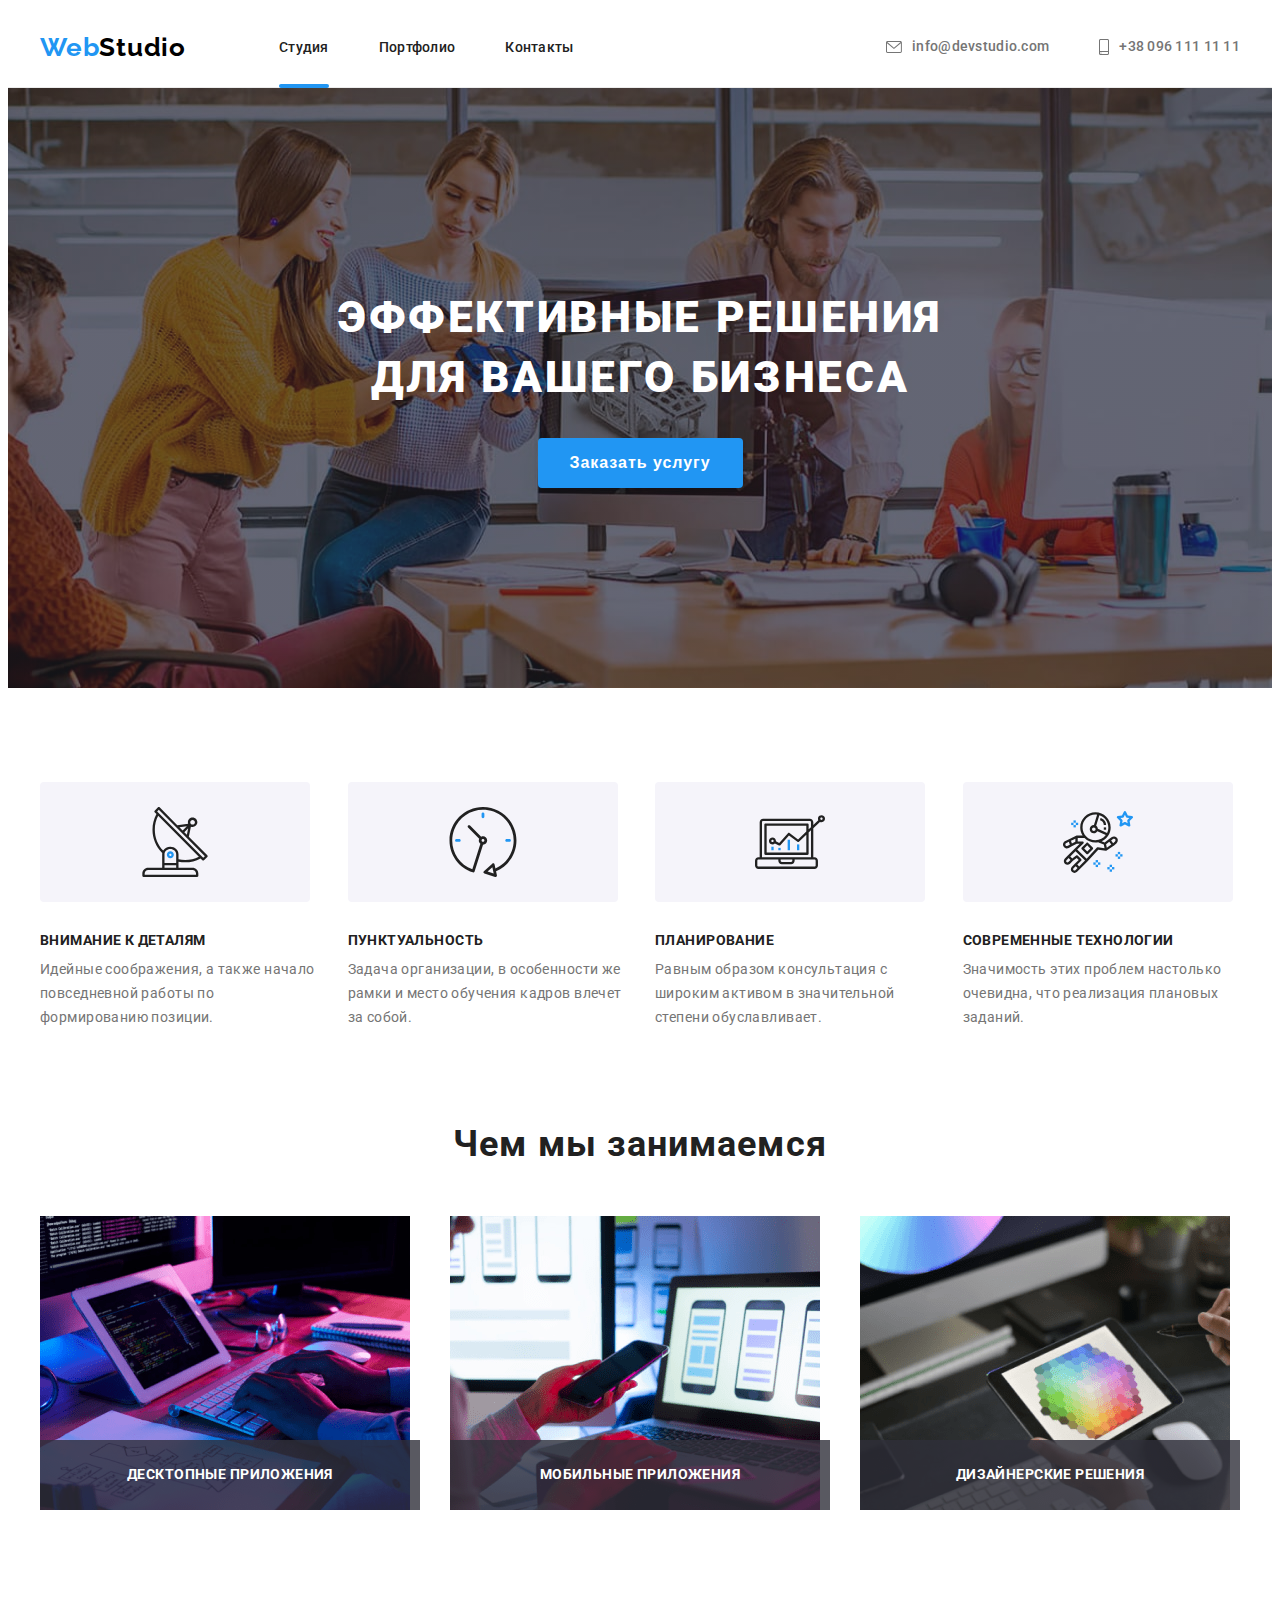
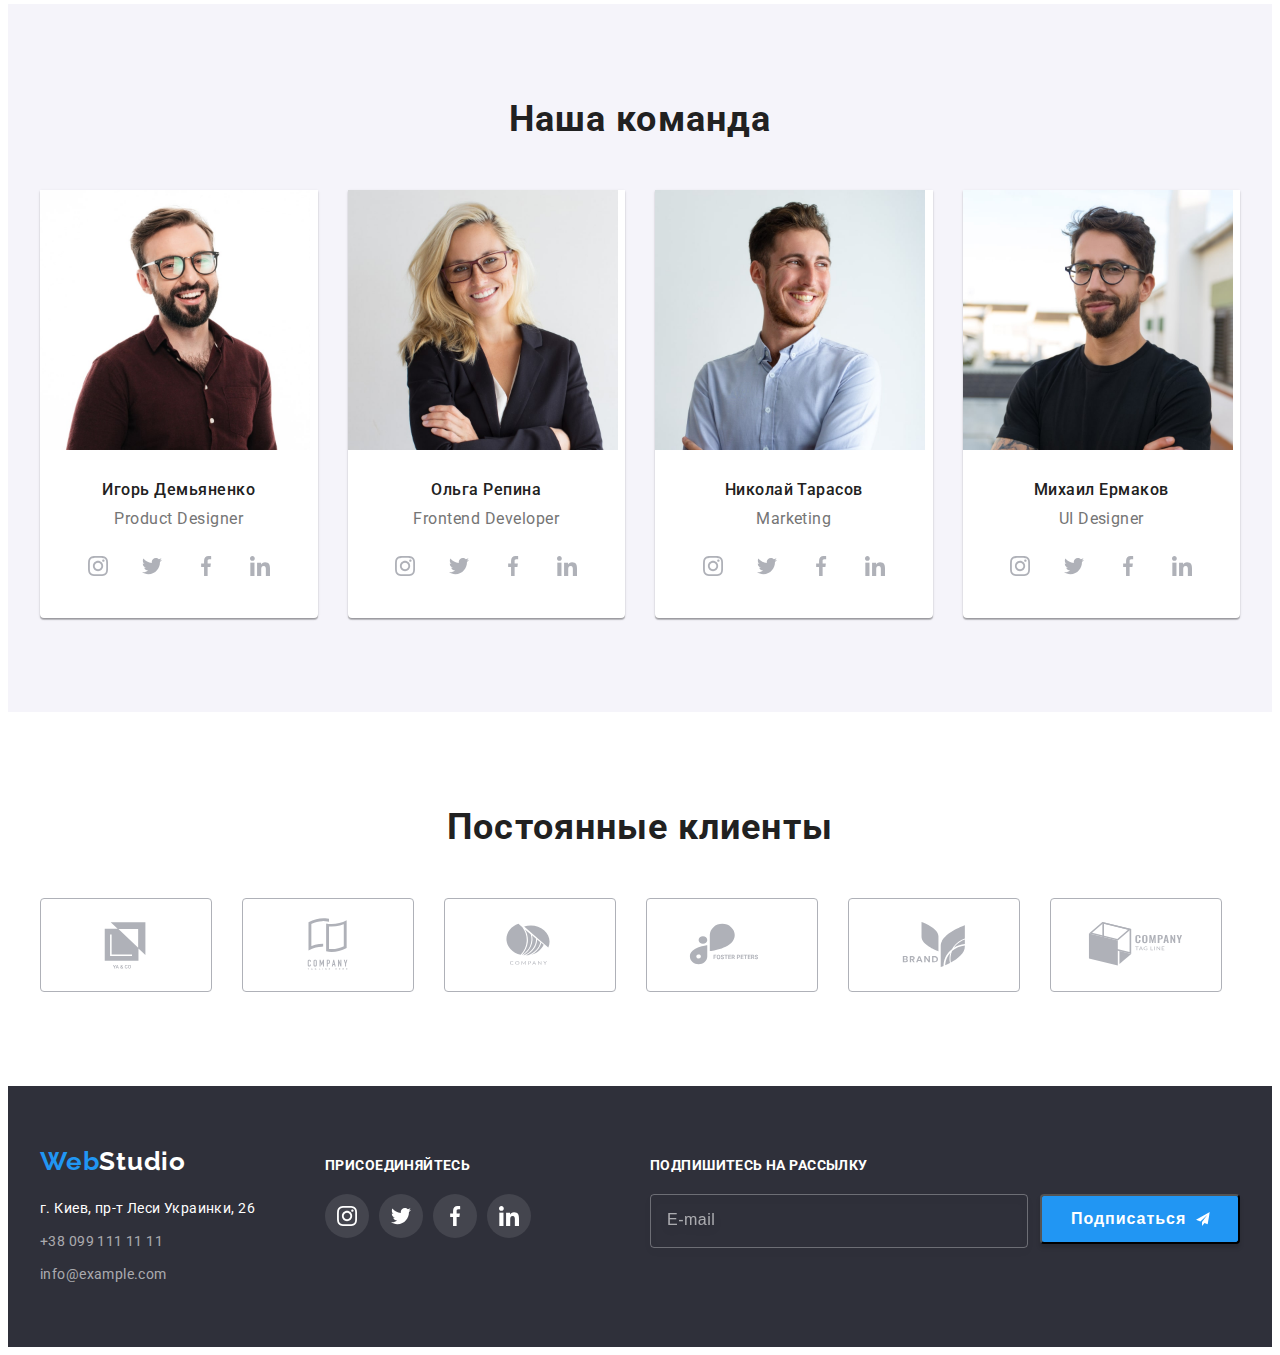
==== index.html @ 0431e93a "," ====
<!DOCTYPE html>
<html lang="ru">
<head>
    <meta charset="UTF-8">
    <meta http-equiv="X-UA-Compatible" content="IE=edge">
    <meta name="viewport" content="width=device-width, initial-scale=1.0">
    <title>Студия</title>
    <link rel="preconnect" href="https://fonts.googleapis.com">
    <link rel="preconnect" href="https://fonts.gstatic.com" crossorigin>
    <link href="https://fonts.googleapis.com/css2?family=Raleway:wght@700&family=Roboto:wght@400;500;700;900&display=swap" rel="stylesheet">
    <link rel="stylesheet" href="https://cdnjs.cloudflare.com/ajax/libs/modern-normalize/1.1.0/modern-normalize.min.css" integrity="sha512-wpPYUAdjBVSE4KJnH1VR1HeZfpl1ub8YT/NKx4PuQ5NmX2tKuGu6U/JRp5y+Y8XG2tV+wKQpNHVUX03MfMFn9Q==" crossorigin="anonymous" referrerpolicy="no-referrer" />
    <link rel="stylesheet" href="./css/styles.css">
</head>
<body>
    <header class="page-header">
        <div class="container page-header-container">
            <nav class="page-nav">
                <a class="logo link" href=""><span class="logo-first">Web</span><span class="logo-second">Studio</span> </a>
                <ul class="menu list">
                    <li class="menu-item"><a class="menu-link link main-page" href="">Студия</a></li>
                    <li class="menu-item"><a class="menu-link link" href="./portfolio.html">Портфолио</a></li>
                    <li class="menu-item"><a class="menu-link link" href="">Контакты</a></li>
                </ul>
            </nav>
            <ul class="contacts list">
                <li class="mail-link"><a class="header-contact link mail" href="mailto:info@devstudio.com"> <svg class="mail_svg"> <use href="./img/icons.svg#icon-envelope"> </use></svg>info@devstudio.com</a></li>
                <li class="phone-link"><a class="header-contact link phone" href="tel:+380961111111"> <svg class="phone_svg"> <use href="./img/icons.svg#icon-smartphone"> </use></svg>+38 096 111 11 11</a></li>
            </ul>     
        </div>   
    </header>
    <main>
        <!-- HERO -->
        <section class="hero">
           <div class="container hero-container"> 
             <h1 class="hero-title">Эффективные решения для вашего бизнеса </h1>
             <button class="modal-btn" type="button" data-modal-open>Заказать услугу</button>  
           </div>          
        </section>
        <!-- ADVANTAGES -->
        <section class="advantages section">
            <div class="container"> 
                <h2 class="hidden-title">Преимущества</h2>
                <ul class="advantages-list list">
                    <li class="advantages-card">
                        <div class="advantages-icon-item">
                            <svg class="advantages-icon" width="70" height="70" > <use href="./img/icons.svg#icon-antenna-1"> </use></svg>
                        </div>
                        <h3 class="advantages-title">Внимание к деталям</h3>
                        <p class="advantages-descriptions">Идейные соображения, а также начало повседневной работы по формированию позиции.</p>
                    </li>
                    <li class="advantages-card">
                        <div class="advantages-icon-item"> 
                            <svg class="advantages-icon" width="70" height="70" > 
                            <use href="./img/icons.svg#icon-clock-1"></use></svg> 
                        </div>
                        <h3 class="advantages-title">Пунктуальность</h3>
                        <p class="advantages-descriptions">Задача организации, в особенности же рамки и место обучения кадров влечет за собой.</p>
                    </li>
                    <li class="advantages-card">
                        <div class="advantages-icon-item">
                            <svg class="advantages-icon" width="70" height="70" > <use href="./img/icons.svg#icon-diagram-1"> </use></svg>
                        </div>
                        <h3 class="advantages-title">Планирование</h3>
                        <p class="advantages-descriptions">Равным образом консультация с широким активом в значительной степени обуславливает.</p>
                    </li>
                    <li class="advantages-card">
                        <div class="advantages-icon-item">
                            <svg class="advantages-icon" width="70" height="70" > <use href="./img/icons.svg#icon-astronaut-1"> </use></svg>
                        </div>
                        <h3 class="advantages-title">Современные технологии</h3>
                        <p class="advantages-descriptions">Значимость этих проблем настолько очевидна, что реализация плановых заданий.</p>
                    </li>
                </ul>
            </div>
        </section>
        <!-- ABOUT US -->
        <section class="about-us">
            <div class="container"> 
                <h2 class="section-descriprion">Чем мы занимаемся</h2>
                <ul class="about-us-list list">
                    <li class="about-us-card">
                        <div class="about-us-img-wrapper">
                        <img class="about-us-item" src="./img/img-min.png" alt="Разметка кода" width="370" height="294">
                        <p class="about-us-item-overlay">Десктопные приложения</p>
                        </div> 
                    </li>
                      
                    <li class="about-us-card">
                        <div class="about-us-img-wrapper">
                            <img class="about-us-item" src="./img/img-1-min.png" alt="Стили сайта" width="370" height="294">
                            <p class="about-us-item-overlay">Мобильные приложения</p>
                        </div>
                    </li>
                   
                    <li class="about-us-card">
                        <div class="about-us-img-wrapper">
                            <img class="about-us-item" src="./img/img-2-min.png" alt="Цветоподбор" width="370" height="294">
                            <p class="about-us-item-overlay">Дизайнерские решения</p>       
                        </div>
                    </li>
                </ul>  
            </div>
        </section>
        <!-- OUR TEAM -->
        <section class="our-team section">
            <div class="container"> 
                <h2 class="section-descriprion">Наша команда</h2>
                <ul class="our-team-list list">
                    <li class="our-team-item-li"><img class="our-team-item" src="./img/our_team/igor_demyanenko-min.jpg" alt="Фото Игоря" width="270" height="260">
                        <div class="team-employees-wrap"> 
                            <h3 class="our-team-member-name" >Игорь Демьяненко</h3>
                            <p class="our-team-member-position" lang="EN">Product Designer</p>
                            <ul class="social-list list">
                                <li class="social-list-item">
                                <a href="" class="social-list-link">
                                <svg class="social-list-icon" width="20" height="20" >
                                <use href="./img/icons.svg#icon-instagram"></use></svg> </a></li>

                                <li class="social-list-item">
                                <a href="" class="social-list-link">
                                <svg class="social-list-icon" width="20" height="20" >
                                <use href="./img/icons.svg#icon-twitter"></use></svg> </a></li>

                                <li class="social-list-item">
                                <a href="" class="social-list-link">                           
                                <svg class="social-list-icon" width="20" height="20" >
                                <use href="./img/icons.svg#icon-facebook"></use></svg> </a></li>

                                <li class="social-list-item">
                                <a href="" class="social-list-link">
                                <svg class="social-list-icon" width="20" height="20" >
                                <use href="./img/icons.svg#icon-linkedin"></use></svg> </a></li>
                            </ul>
                        </div>
                    </li>
                    <li class="our-team-item-li"><img class="our-team-item" src="./img/our_team/olga_repina-min.jpg" alt="Фото Ольги" width="270" height="260">
                        <div class="team-employees-wrap">
                         <h3 class="our-team-member-name">Ольга Репина</h3>
                         <p class="our-team-member-position" lang="EN">Frontend Developer</p>
                         <ul class="social-list list">
                            <li class="social-list-item">
                            <a href="" class="social-list-link">
                            <svg class="social-list-icon" width="20" height="20" >
                            <use href="./img/icons.svg#icon-instagram"></use></svg> </a></li>

                            <li class="social-list-item">
                            <a href="" class="social-list-link">
                            <svg class="social-list-icon" width="20" height="20" >
                            <use href="./img/icons.svg#icon-twitter"></use></svg> </a></li>

                            <li class="social-list-item">
                            <a href="" class="social-list-link">                           
                            <svg class="social-list-icon" width="20" height="20" >
                            <use href="./img/icons.svg#icon-facebook"></use></svg> </a></li>

                            <li class="social-list-item">
                            <a href="" class="social-list-link">
                            <svg class="social-list-icon" width="20" height="20" >
                            <use href="./img/icons.svg#icon-linkedin"></use></svg> </a></li>
                        </ul>
                        </div>
                    </li>
                    <li class="our-team-item-li"><img class="our-team-item" src="./img/our_team/nikolai_tarasov-min.jpg" alt="Фото Николая" width="270" height="260">
                        <div class="team-employees-wrap">
                         <h3 class="our-team-member-name">Николай Тарасов</h3>
                         <p class="our-team-member-position" lang="EN">Marketing</p>
                         <ul class="social-list list">
                            <li class="social-list-item">
                            <a href="" class="social-list-link">
                            <svg class="social-list-icon" width="20" height="20" >
                            <use href="./img/icons.svg#icon-instagram"></use></svg> </a></li>

                            <li class="social-list-item">
                            <a href="" class="social-list-link">
                            <svg class="social-list-icon" width="20" height="20" >
                            <use href="./img/icons.svg#icon-twitter"></use></svg> </a></li>

                            <li class="social-list-item">
                            <a href="" class="social-list-link">                           
                            <svg class="social-list-icon" width="20" height="20" >
                            <use href="./img/icons.svg#icon-facebook"></use></svg> </a></li>

                            <li class="social-list-item">
                            <a href="" class="social-list-link">
                            <svg class="social-list-icon" width="20" height="20" >
                            <use href="./img/icons.svg#icon-linkedin"></use></svg> </a></li>
                        </ul>
                        </div>
                    </li>
                    <li class="our-team-item-li"><img class="our-team-item" src="./img/our_team/mikhail_ermakov-min.jpg" alt="Фото Михаила" width="270" height="260">
                        <div class="team-employees-wrap">
                         <h3 class="our-team-member-name">Михаил Ермаков</h3>
                         <p class="our-team-member-position" lang="EN">UI Designer</p>
                         <ul class="social-list list">
                            <li class="social-list-item">
                            <a href="" class="social-list-link">
                            <svg class="social-list-icon" width="20" height="20" >
                            <use href="./img/icons.svg#icon-instagram"></use></svg> </a></li>

                            <li class="social-list-item">
                            <a href="" class="social-list-link">
                            <svg class="social-list-icon" width="20" height="20" >
                            <use href="./img/icons.svg#icon-twitter"></use></svg> </a></li>

                            <li class="social-list-item">
                            <a href="" class="social-list-link">                           
                            <svg class="social-list-icon" width="20" height="20" >
                            <use href="./img/icons.svg#icon-facebook"></use></svg> </a></li>

                            <li class="social-list-item">
                            <a href="" class="social-list-link">
                            <svg class="social-list-icon" width="20" height="20" >
                            <use href="./img/icons.svg#icon-linkedin"></use></svg> </a></li>
                        </ul>
                        </div>                        
                    </li>
                </ul>
            </div>
        </section>
        <!-- REGULAR CUSTOMER -->
        <section class="regular-client section">
            <div class="container"> 
                <h2 class="section-descriprion">Постоянные клиенты</h2>
                <ul class="regular-client-list list">
                    <li class="regular-client-item"> 
                        <a class="regular-client-link" href=""> 
                        <svg class="regular-client-icon" width="106" height="60" > 
                        <use href="./img/icons.svg#icon-logo"> </use></svg> </a></li>

                    <li class="regular-client-item"> 
                        <a class="regular-client-link" href=""> 
                        <svg class="regular-client-icon" width="106" height="60" > 
                        <use href="./img/icons.svg#icon-logo-1"> </use></svg> </a></li>

                    <li class="regular-client-item"> 
                        <a class="regular-client-link" href=""> 
                        <svg class="regular-client-icon" width="106" height="60" > 
                        <use href="./img/icons.svg#icon-logo-2"> </use></svg> </a></li>

                    <li class="regular-client-item"> 
                        <a class="regular-client-link" href=""> 
                        <svg class="regular-client-icon" width="106" height="60" > 
                        <use href="./img/icons.svg#icon-logo-3"> </use></svg> </a></li>

                    <li class="regular-client-item"> 
                        <a class="regular-client-link" href=""> 
                        <svg class="regular-client-icon" width="106" height="60" > 
                        <use href="./img/icons.svg#icon-logo-4"> </use></svg> </a></li>

                    <li class="regular-client-item"> 
                        <a class="regular-client-link" href=""> 
                        <svg class="regular-client-icon" width="106" height="60" > 
                        <use href="./img/icons.svg#icon-logo-5"> </use></svg> </a></li>
                </ul>
            </div>
        </section>
    </main>
    <footer class="footer">
        <div class="container footer-size"> 
            <div class="footer-left-side"> 
             <a class="link fii" href=""> <span class="logo-first">Web</span><span class="logo-second logo-background-dark">Studio</span> </a>
             <address>
                <ul class="footer-info list">
                  <li class="footer-li">
                    <a class="footer-address link" href="https://goo.gl/maps/US6K8y8bepEvWujB8" target="_blank"  rel="noopener noreferrer" >г. Киев, пр-т Леси Украинки, 26</a>
                  </li>
                  <li class="footer-li">
                    <a class="footer-contact link" href="tel:+380991111111">+38 099 111 11 11</a>
                  </li>
                  <li class="footer-li">
                    <a class="footer-contact link" href="mailto:info@example.com">info@example.com</a>
                  </li>
                </ul>
              </address>
            </div>
            <div class="fotter-right-side">
                <p class="fotter-right-side-p">ПРИСОЕДИНЯЙТЕСЬ</p>
                <ul class="fotter-list list">
                    <li class="fotter-social-item"> 
                       <a href="" class="footer-social-list-link">
                       <svg class="fotter-social-list-icon" width="20" height="20" >
                        <use href="./img/icons.svg#icon-instagram"></use></svg> </a></li>
                    
                    <li class="fotter-social-item">
                        <a href="" class="footer-social-list-link">
                        <svg class="fotter-social-list-icon" width="20" height="20" >
                         <use href="./img/icons.svg#icon-twitter"></use></svg> </a></li></li>

                    <li class="fotter-social-item">
                        <a href="" class="footer-social-list-link">
                        <svg class="fotter-social-list-icon" width="20" height="20" >
                         <use href="./img/icons.svg#icon-facebook"></use></svg> </a></li></li>

                    <li class="fotter-social-item">
                        <a href="" class="footer-social-list-link">
                        <svg class="fotter-social-list-icon" width="20" height="20" >
                         <use href="./img/icons.svg#icon-linkedin"></use></svg> </a></li></li>
                </ul>
            </div>
            <div class="footer-subscribe">
                <span class="subscribe-form-title">ПОДПИШИТЕСЬ НА РАССЫЛКУ</span>
                <form class="subscribe-form">
                    <input class="subscribe-mail-form" type="email" name="user-mail" placeholder="E-mail" required>
                    <button class="subscribe-form-btn" type="submit"> 
                    <span class="btn-title">Подписаться</span>
                    <svg class="subscribe-form-icon" width="24" height="24"><use href="./img/icons.svg#icon-subscribe-icon"></use> </svg>
                    </button>
                </form>
            </div>    
        </div>
    </footer>
    <div class="backdrop is-hidden" data-modal>
        <div class="modal">
            <form class="contact-form">
                <p class="modal-title">Оставьте свои данные, мы вам перезвоним</p> 

                    <label class="contact-form-field">
                   <span class="contact-form-field-key">Имя</span> 
                    <span class="contact-form-input-wrapper">
                        <input class="contact-form-input" type="text" name="user-name" required pattern="[a-zA-Z]*" title="Rostislav">
                        <svg class="contact-form-icon" width="18" height="18" ><use href="./img/icons.svg#icon-person-modal"></use></svg>    
                    </span>
                    </label>
                   
                    <label class="contact-form-field">
                   <span class="contact-form-field-key">Телефон</span> 
                    
                    <span class="contact-form-input-wrapper">
                        <input class="contact-form-input" type="tel" name="user-phone-number" required pattern="[0-9]{3}-[0-9]{3}-[0-9]{2}-[0-9]{2}" title="xxx-xxx-xx-xx">
                        <svg class="contact-form-icon" width="18" height="18" ><use href="./img/icons.svg#icon-phone-modal"></use></svg>    
                    </span>
                    </label>
                    
                    <label class="contact-form-field">
                    <span class="contact-form-field-key">Почта</span> 
                    <span class="contact-form-input-wrapper">
                        <input class="contact-form-input" type="email" name="user-mail" required>
                        <svg class="contact-form-icon" width="18" height="18" ><use href="./img/icons.svg#icon-email-modal"></use></svg>   
                    </span>
                    </label>
                    
                    <label>
                        <span class="contact-form-field-key">Комментарий</span>
                        <textarea class="contact-form-comment" name="user-comment" placeholder="Введите текст"></textarea>    
                    </label>
                
          
                   <input class="checkbox-policy hidden-title" type="checkbox" name="policy" id="policy">
                   <label class="contact-form-checkbox-label" for="policy"> Соглашаюсь с рассылкой и принимаю&nbsp;<a class="contract-terms" href="">Условия договора</a> </label>
                
                   <button class="contact-form-btn" type="submit">Отправить</button>
            </form>

            <button type="button" class="modal-close-button" data-modal-close>
                <svg class="modal-close-button-icon" width="18" height="18">
                <use href="./img/icons.svg#icon-close"></use>
                </svg> 
            </button>
        </div>
    </div>
    <script src="./js/modal.js"></script>
</body>
</html>
---- css/styles.css ----
:root {
    --main-font: 'Roboto', sans-serif;
    --secondary-font: 'Raleway', sans-serif;
    --colour-black: #000000;
    --colour-white: #FFFFFF;
    --colour-main: #212121;
    --colour-contacts: #757575;
    --accent-colour:#2196F3;
    --background-colour: #F5F4FA;
}

h1,
h2,
h3,
h4,
h5,
h6,
p {
  margin-top: 0;
  margin-bottom: 0;
}

ul,ol {
  margin-top: 0;
  margin-bottom: 0;
  padding-left: 0;
}

.list {list-style: none;}
.link {text-decoration: none;}

body {font-family: var(--main-font);
    font-size: 14px;
}


.container {
    width: 1200px;
    margin-left: auto;
    margin-right: auto;
    padding-left: 15px;
    padding-right: 15px;
}

img {display: block;
    max-width: 100%; 
    height: auto;}


/* --------------------------- HEADER */

.page-header {
    border-bottom: 1px solid #ECECEC;
}

.page-header-container {
    display: flex;
    align-items: center;
    border-top: none;
    border-left: none;
    border-right: none;
    padding-top: 24px;
    padding-bottom: 24px;
}

.page-nav 
{display: flex;
align-items: center;}

.menu {
display: flex;
}

.menu-item:not(:last-child) {
    margin-right: 50px;
}
.menu-item {
    position: relative;
}
.contacts {
 display: flex;  margin-left: auto; }

.mail-link {margin-right:50px;}


.logo {
   margin-right: 93px;
}
.logo-first {
font-family: var(--secondary-font);
font-weight: 700;
font-size: 26px;
line-height: 1.19;
letter-spacing: 0.03em;
color:var(--accent-colour);
}

.logo-second {
font-family: var(--secondary-font);
font-weight: 700;
font-size: 26px;
line-height: 1.19;
letter-spacing: 0.03em;
color: var(--colour-black);
}

.menu-link {
font-weight: 500;
line-height: 1.14;
letter-spacing: 0.02em;
color: var(--colour-main);
transition: color 250ms cubic-bezier(0.4, 0, 0.2, 1);
}

.main-page::after {
    position: absolute;
    display: block;
    content:"";
    width: 100%;
    height: 4px;
    background: #2196F3;
    border-radius: 2px;
    left: 0;
    bottom: -32px;
}

.menu-link:hover,
.menu-link:focus {color:var(--accent-colour);}


.header-contact {
font-weight: 500;
line-height: 1.14;
letter-spacing: 0.02em;
color: var(--colour-contacts);
display: flex;
justify-content: center;
align-items: center;
fill: var(--colour-contacts);
transition: color 250ms cubic-bezier(0.4, 0, 0.2, 1), fill 250ms cubic-bezier(0.4, 0, 0.2, 1);
}

.phone_svg {
    width: 10px;
    height: 16px;
    margin-right: 10px;
}

.mail_svg {
    width: 16px;
    height: 12px;
    margin-right: 10px;
}

.header-contact:hover,
.header-contact:focus {
    fill: var(--accent-colour);
    color:var(--accent-colour);}

/* --------------------------- /HEADER */

/* --------------------------- HERO  */
.hero {
    background-color:  #C4C4C4;
    background-image: linear-gradient(rgba(47, 48, 58, 0.4), rgba(47, 48, 58, 0.4)), url(../img/hero_bg/bg-min.jpg);
    background-size: cover;
    padding-top: 200px;
    padding-bottom: 200px;
    background-position: center;
    background-repeat: no-repeat;
    max-width: 1600px;
    margin-left: auto;
    margin-right: auto;
}
 
.hero-container {
    text-align: center;
    justify-content: center
}
.hero-title {
font-weight: 900;
font-size: 44px;
line-height: 1.36;
letter-spacing: 0.06em;
text-transform: uppercase;
color: var(--colour-white);
margin-bottom: 30px;
width: 696px;
margin-left: auto;
margin-right: auto;
}

.modal-btn {
min-width: 200px;
padding: 10px 32px;
background-color:var(--accent-colour);
color:var(--colour-white);
font-weight: 700;
font-size: 16px;
line-height: 1.88;
letter-spacing: 0.06em;
cursor: pointer;
box-shadow: 0px 4px 4px rgba(0, 0, 0, 0.15);
border-radius: 4px;
border-width: 0px;
}
/* --------------------------- /HERO */

/* --------------------------- ADVANTAGES  */

.advantages-list { 
display: flex;
flex-wrap: wrap;
margin-left: -30px;
margin-top: -30px;

}

.advantages-card {
    flex-basis: calc((100% - 120px) / 4);
    margin-left: 30px;
    margin-top: 30px;
}

.hidden-title  {  
position: absolute; 
width: 1px; 
height: 1px; 
margin: -1px; 
border: 0; 
padding: 0; 
white-space: nowrap; 
clip-path: inset(100%); 
clip: rect(0 0 0 0); 
overflow: hidden; 
}

.advantages-title {
font-weight: 700;
font-size: 14px;
line-height: 16px;
letter-spacing: 0.03em;
text-transform: uppercase;
color: var(--colour-main);
margin-bottom: 10px;
}

.advantages-descriptions {
line-height: 1.71;
letter-spacing: 0.03em;
color: var(--colour-contacts);
}


.advantages-icon-item 
{display: flex; 
justify-content: center;
align-items: center;
width: 270px;
height: 120px;
background: #F5F4FA;
border-radius: 4px;
margin-bottom: 30px;}

/* --------------------------- /ADVANTAGES  */

/* --------------------------- ABOUT US  */
.about-us {
    padding-top: 0px;
    padding-bottom: 94px;
}

.about-us-list {
     display: flex;
    flex-wrap: wrap;
margin-left: -30px;
margin-top: -30px;
}

.about-us-card {
    flex-basis: calc((100% - 90px) / 3);
    margin-left: 30px;
    margin-top: 30px;
}
.about-us-img-wrapper {
    position: relative;
}

.about-us-item-overlay {
position: absolute;
bottom: 0px;
left: 0px;
width: 100%;
height: 70px;
display: flex;
justify-content: center;
align-items: center;
font-weight: 700;
font-size: 14px;
line-height: 1.14;
text-align: center;
letter-spacing: 0.03em;
text-transform: uppercase;
color: #FFFFFF;
background: rgba(47, 48, 58, 0.8);
}

/* --------------------------- /ABOUT US  */

/* --------------------------- OUR TEAM  */
.our-team-list {
    display: flex;
    flex-wrap: wrap;
margin-left: -30px;
margin-top: -30px;
}

.our-team {
    background-color: var(--background-colour);
}

.our-team-item-li {
    background-color: var(--colour-white);
    flex-basis: calc((100% - 120px) / 4);
    margin-left: 30px;
    margin-top: 30px;
    box-shadow: 0px 1px 3px rgba(0, 0, 0, 0.12), 0px 1px 1px rgba(0, 0, 0, 0.14), 0px 2px 1px rgba(0, 0, 0, 0.2);
border-radius: 0px 0px 4px 4px;
}

.our-team-member-name {
font-weight: 500;
font-size: 16px;
line-height: 1.19;
text-align: center;
letter-spacing: 0.03em;
color:var(--colour-main);
margin-bottom: 10px;
}

.our-team-member-position {
font-size: 16px;
line-height: 1.19;
text-align: center;
letter-spacing: 0.03em;
color:var(--colour-contacts);
margin-bottom: 16px;}

.team-employees-wrap {
    padding-top: 30px;
    padding-bottom: 30px;
}

.social-list {
    display: flex;
    justify-content: center;
}

.social-list-link {
    display: flex;
    justify-content: center;
    align-items: center;
    width: 44px;
    height: 44px;
    border-radius: 50%;
    background-color: transparent;
    transition: background-color 250ms cubic-bezier(0.4, 0, 0.2, 1);
}

.social-list-link:hover,
.social-list-link:focus {
    background-color: var(--accent-colour);
}

.social-list-link:hover .social-list-icon,
.social-list-link:focus .social-list-icon {
    fill: #FFFFFF;
}

.social-list-icon {fill:#AFB1B8;
transition:fill 250ms cubic-bezier(0.4, 0, 0.2, 1);

}

.social-list-item:not(:last-child) {
    margin-right: 10px;
}

/* --------------------------- /OUR TEAM  */

/* --------------------------- REGULAR CLIENT */

.regular-client-list {
display: flex;
}

.regular-client-item:not(:last-child) {
    margin-right: 30px;
}

.regular-client-link {
border: 1px solid #AFB1B8;
border-radius: 4px;
width: 170px;
height: 92px;
display: flex;
justify-content: center;
align-items: center;
transition: border-color 250ms cubic-bezier(0.4, 0, 0.2, 1);
}

.regular-client-icon {
fill:#AFB1B8;
transition: fill 250ms cubic-bezier(0.4, 0, 0.2, 1);
}

.regular-client-link:hover .regular-client-icon,
.regular-client-link:focus .regular-client-icon {
    fill: var(--accent-colour);
}

.regular-client-link:hover,
.regular-client-link:focus {
    border-color:var(--accent-colour);
}
/* --------------------------- /REGULAR CLIENT */


/* -------------------- FILTER BTNS  */

.works-list {
display: flex;
margin-bottom: 50px;
justify-content: center
}

.works-item:not(:last-child) {
    margin-right: 8px;}

.works-links { 
font-weight: 500;
font-size: 16px;
line-height: 1.62;
text-align: center;
letter-spacing: 0.03em;
color:var(--colour-main);
background: #F5F4FA;
border-radius: 4px;   
border: 0px;
padding: 6px 22px;
transition: background 250ms cubic-bezier(0.4, 0, 0.2, 1), 
color 250ms cubic-bezier(0.4, 0, 0.2, 1), 
box-shadow 250ms cubic-bezier(0.4, 0, 0.2, 1), 
border-radius 250ms cubic-bezier(0.4, 0, 0.2, 1);
}

.works-item {
font-weight: 500;
font-size: 16px;
line-height: 1.62;
text-align: center;
letter-spacing: 0.03em;
border-radius: 4px;
}

.works-links:hover, 
.works-links:focus 
{background:var(--accent-colour);
color: white;
cursor:pointer;
box-shadow: 0px 3px 1px rgba(0, 0, 0, 0.1), 0px 1px 2px rgba(0, 0, 0, 0.08), 0px 2px 2px rgba(0, 0, 0, 0.12);
border-radius: 4px;
}

/* -------------------- /FILTER BTNS */

/* -------------------- PORTFOLIO WORKS */

.work-img-wrapper {
    position: relative;
    overflow: hidden;

}

.work-img-descriprion-overlay {
    position: absolute;
    top: 0;
    left: 0;
    width: 100%;
    height: 100%;
    background: rgba(33, 150, 243, 0.9);
    font-weight: 400;
    font-size: 18px;
    line-height: 1.56;
    letter-spacing: 0.03em;
    color: #FFFFFF;
    padding: 63px 24px;
    overflow: auto;

    transform: translateY(100%);
    transition: transform 250ms cubic-bezier(0.4, 0, 0.2, 1);
}

.work-img-link:hover .work-img-descriprion-overlay, 
.work-img-link:focus .work-img-descriprion-overlay {
    transform: translateY(0%);
}

.work-pic {
    display: flex;
    flex-wrap: wrap;
    margin-left: -30px;
    margin-top: -30px;
}

.work-img {
    flex-basis: calc((100% - 90 px) / 3 );
    width: 370px;
    margin-left: 30px;
    margin-top: 30px;
}

.work-img-link {
    display: block;
    transition: box-shadow 250ms cubic-bezier(0.4, 0, 0.2, 1);
}

.work-img-link:hover,
.work-img-link:focus {
    box-shadow: 0px 1px 1px rgba(0, 0, 0, 0.12), 0px 4px 4px rgba(0, 0, 0, 0.06), 1px 4px 6px rgba(0, 0, 0, 0.16);
}

.work-name {
color: var(--colour-main);
font-weight: 700;
font-size: 18px;
line-height: 2;
letter-spacing: 0.06em;
margin-bottom: 4px;}

.work-descriptions {
font-size: 16px;
line-height: 1.88;
letter-spacing: 0.03em;
color: var(--colour-contacts);}

.img-wrap { 
    padding: 20px 24px;
    background: #FFFFFF;
    border: 1px solid #EEEEEE;
    border-top: none;
   }

/* -------------------- /PORTFOLIO WORKS*/

/* --------------------------- FOOTER  */

.footer {background-color: #2F303A;
    padding-top: 60px;
    padding-bottom: 60px;
}

.footer-address {
font-style: normal;
line-height: 1.71;
letter-spacing: 0.03em;
color: var(--colour-white);
}

.footer-li:not(:last-child) {margin-bottom: 9px;}

.footer-contact {
line-height: 1.71;
font-style: normal;
letter-spacing: 0.03em;
color: rgba(255, 255, 255, 0.6);
}

.footer-info {margin-top: 20px;}

.footer-size {
    display: flex;
    align-items: baseline;}

.footer-left-side {margin-right: 70px;
    }

.fotter-list {display: flex;
    justify-content: center;}

.fotter-social-item:not(:last-child) 
{margin-right: 10px;}


.footer-social-list-link {display: flex;
    justify-content: center;
    align-items: center;
    width: 44px;
    height: 44px;
    border-radius: 50%;
    background-color: rgba(255, 255, 255, 0.1);
    transition: background-color 250ms cubic-bezier(0.4, 0, 0.2, 1);
     } 
.footer-social-list-link:hover,
.footer-social-list-link:focus {
    background-color: var(--accent-colour);
}

.fotter-social-list-icon {
    fill: #FFFFFF;
    }
     
.fotter-right-side-p {
font-weight: 700;
font-size: 14px;
line-height: 1.14;
letter-spacing: 0.03em;
text-transform: uppercase;
color: #FFFFFF;
margin-bottom: 20px;
}

.subscribe-form {
    display: flex;
}

.subscribe-form-title {
display: block;
font-weight: 700;
font-size: 14px;
line-height: 1.14;
letter-spacing: 0.03em;
text-transform: uppercase;
color: #FFFFFF;
margin-bottom: 20px;
}

.subscribe-mail-form {
    width: 358px;
    height: 50px;
    background-color: transparent;
    border: 1px solid rgba(255, 255, 255, 0.3);
    filter: drop-shadow(0px 4px 4px rgba(0, 0, 0, 0.15));
    border-radius: 4px;
    padding-left: 16px;
    color: #FFFFFF;
    margin-right: 12px;
}

.subscribe-mail-form::placeholder {
font-weight: 400;
font-size: 16px;
line-height: 1.25;
letter-spacing: 0.03em;
color: rgba(255, 255, 255, 0.6);
}

.subscribe-form-btn {
    display: flex;
    justify-content: center;
    align-items: center;
width: 200px;
height: 50px;
background: #2196F3;
box-shadow: 0px 4px 4px rgba(0, 0, 0, 0.15);
border-radius: 4px;
font-weight: 700;
font-size: 16px;
line-height: 1.88;
letter-spacing: 0.06em;
color: #FFFFFF;
cursor: pointer;
padding-right: 28px;
padding-left: 29px;
}

.btn-title {
    margin-right: 10px;
}

.footer-subscribe {
    margin-left: auto;
}

/* --------------------------- /FOOTER  */

/* --------------------------- COMPONENTS  */
.section {
    padding-top: 94px;
    padding-bottom: 94px;
}

.section-descriprion {
font-weight: 700;
font-size: 36px;
line-height: 1.17;
text-align: center;
letter-spacing: 0.03em;
color: #212121; 
margin-bottom: 50px;
}
    
.logo-background-dark {color: var(--colour-white);}
.logo-background-white {color:var(--colour-black);}
    
/* --------------------------- /COMPONENTS  */

/* --------------------------- BACKDROP  */
.backdrop {
    position: fixed;
    top: 0;
    left: 0;
    width: 100%;
    height: 100%;
    background: rgba(0, 0, 0, 0.2);

    opacity: 1;
    transition: opacity 250ms cubic-bezier(0.4, 0, 0.2, 1), visibility 250ms cubic-bezier(0.4, 0, 0.2, 1); }

.backdrop.is-hidden {
    opacity: 0;
    visibility: hidden;
    pointer-events: none;
}

.backdrop.is-hidden .modal {
    transform: translate(-50%, -50%) scale(1.1);
    opacity: 0;
}

.modal {
    position: absolute;
    top: 50%;
    left: 50%;
    width: 528px;
    height: 581px;
    background: white;
    transform: translate(-50%, -50%) scale(1);
    opacity: 1;
    transition: transform 250ms cubic-bezier(0.4, 0, 0.2, 1), opacity 250ms cubic-bezier(0.4, 0, 0.2, 1);
    padding: 40px;
}

.modal-close-button { 
    position: absolute;
    top: 8px;
    right: 8px;
    display: flex;
    justify-content: center;
    align-items: center;
    width: 30px;
    height: 30px;
    border-radius: 50%;
    background-color: transparent;
    padding: 0;
    border: 1px solid rgba(0, 0, 0, 0.1);
    cursor: pointer;
}


.modal-close-button-icon {
    transition: fill 250ms cubic-bezier(0.4, 0, 0.2, 1);
}
 
.modal-close-button-icon:hover {
    fill: #2196F3;
}

.modal-title {
font-weight: 700;
font-size: 20px;
line-height: 1.15;
text-align: center;
letter-spacing: 0.03em;
color: #212121;
margin-bottom: 12px;
}

.contact-form-input-wrapper {
    position: relative;
}


.contact-form-icon {
    position: absolute;
    top: 50%;
    left: 15px;
    transform: translateY(-50%);
    transition: fill 250ms cubic-bezier(0.4, 0, 0.2, 1);
}

.contact-form-input:focus + .contact-form-icon {
    fill: #2196F3;
    cursor: pointer;
}

.contact-form {
    display: flex;
    flex-direction: column;
}

.contact-form-input {
border: 1px solid rgba(33, 33, 33, 0.2);
border-radius: 4px;
width: 100%;
height: 40px;
padding-left: 42px;
transition: border-color 250ms cubic-bezier(0.4, 0, 0.2, 1);
}

.contact-form-input:focus {
    border-color: #2196F3;
    outline: none;
}


.contact-form-field-key {
display: block;
font-weight: 400;
font-size: 12px;
line-height: 1.16;
letter-spacing: 0.01em;
color: #757575;
margin-bottom: 4px;;
}

.contact-form-field {
    display: block;
    padding-bottom: 10px;
}

.contact-form-comment {border: 1px solid rgba(33, 33, 33, 0.2);
border-radius: 4px;
width: 100%;
height: 120px;
resize: none;
padding: 12px 16px;
margin-bottom: 20px;
transition: border-color 250ms cubic-bezier(0.4, 0, 0.2, 1);
}

.contact-form-comment:focus {
    border-color: #2196F3;
    outline: none;}

.contact-form-comment::placeholder {
    font-size: 14px;
    line-height: 1.14;
    letter-spacing: 0.01em;
    color: rgba(117, 117, 117, 0.5);
}


.contact-form-btn {
    min-width: 200px;
    padding: 10px 32px;
    background: #188CE8;;
    color:var(--colour-white);
    font-weight: 700;
    font-size: 16px;
    line-height: 1.88;
    letter-spacing: 0.06em;
    cursor: pointer;
    box-shadow: 0px 4px 4px rgba(0, 0, 0, 0.15);
    border-radius: 4px;
    border-width: 0px;
    margin-right: auto;
    margin-left: auto;
   }


.contact-form-checkbox-label {
display: flex;
align-items: center;
font-weight: 400;
font-size: 14px;
line-height: 1.71;
letter-spacing: 0.03em;
color: #757575;
margin-bottom: 30px;
}

.contact-form-checkbox-label::before {
display: block;
content: '';
width: 16px;
height: 15px;
border-radius: 2px;
border: 1px solid #212121;;
cursor: pointer;
margin-right: 10px;
}

.checkbox-policy:checked + .contact-form-checkbox-label::before {
background-image: url(/img/policy-icon/icon-check.svg);
background-position: center;
background-repeat: no-repeat}

.checkbox-policy:focus + .contact-form-checkbox-label::before {
outline: 1px solid #555;
}

.contract-terms {
color: #2196F3;
outline-color: #2196F3;
}

/* --------------------------- /BACKDROP  */
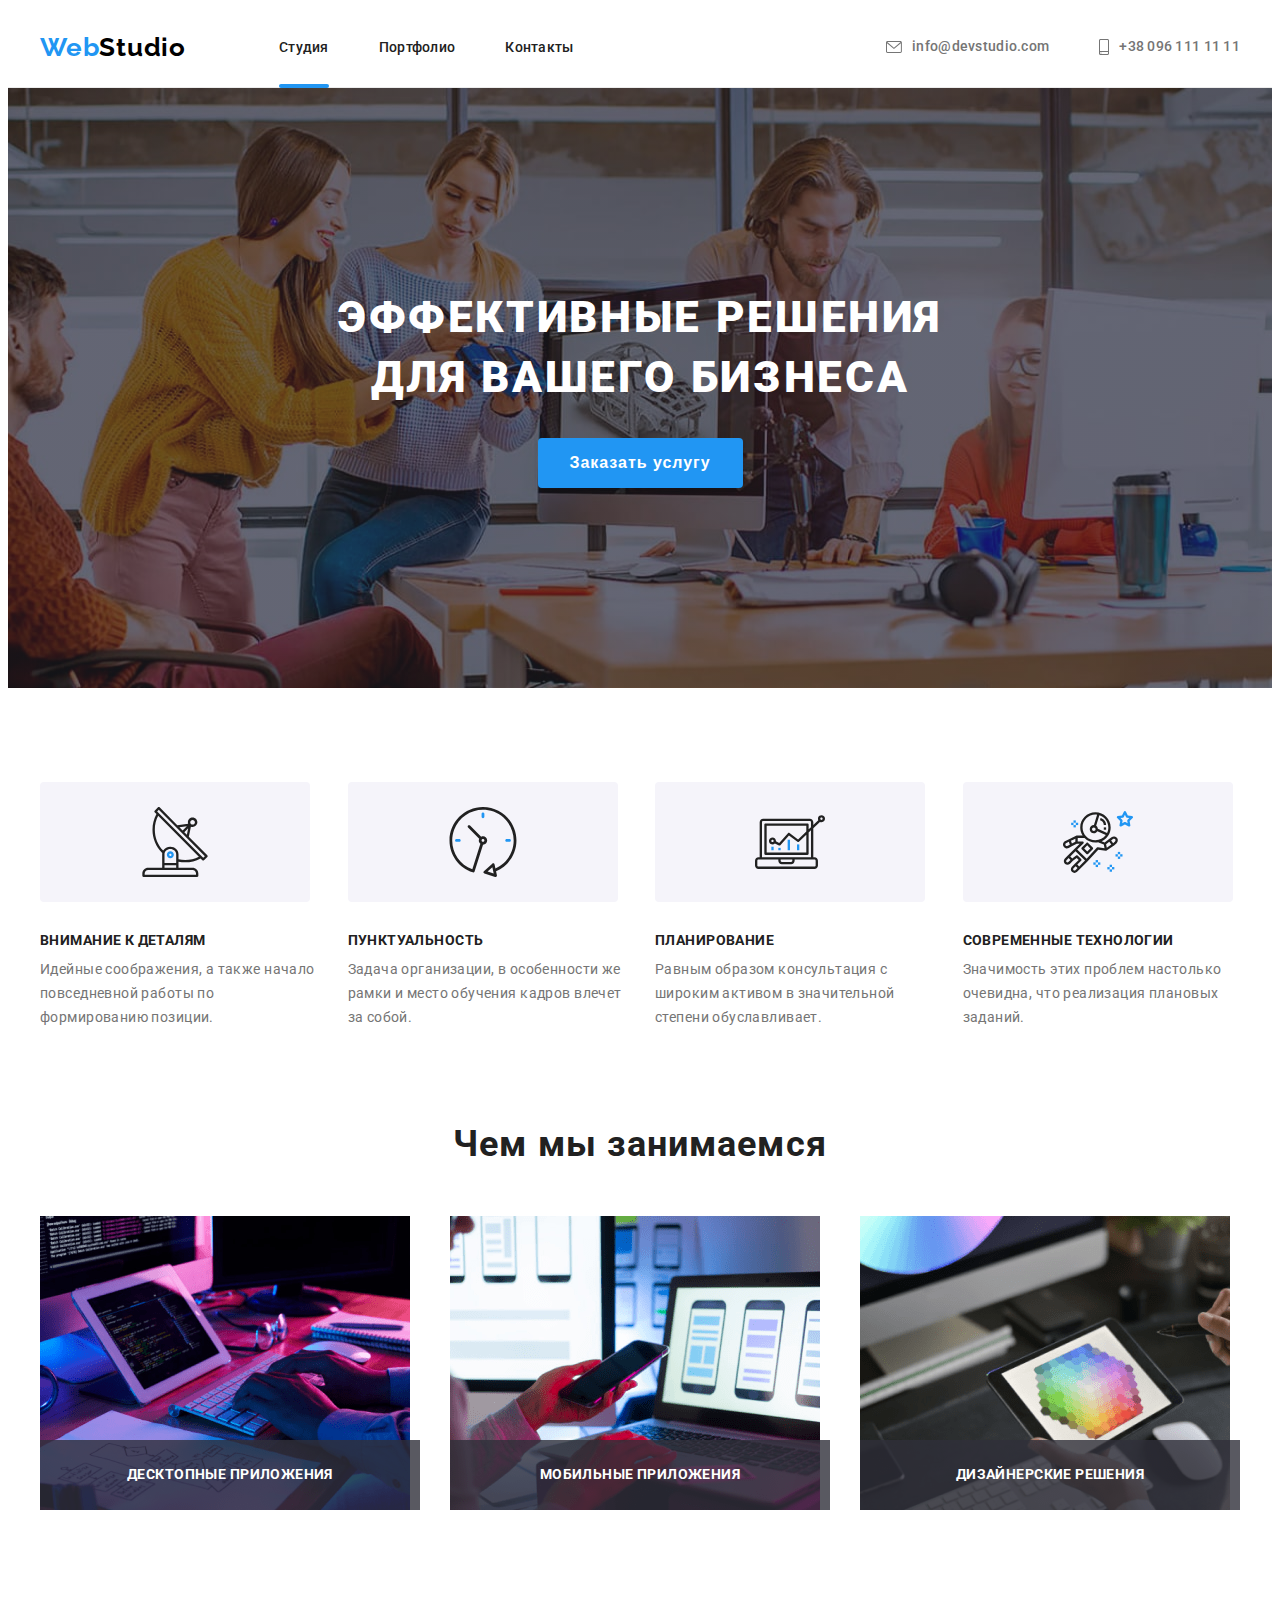
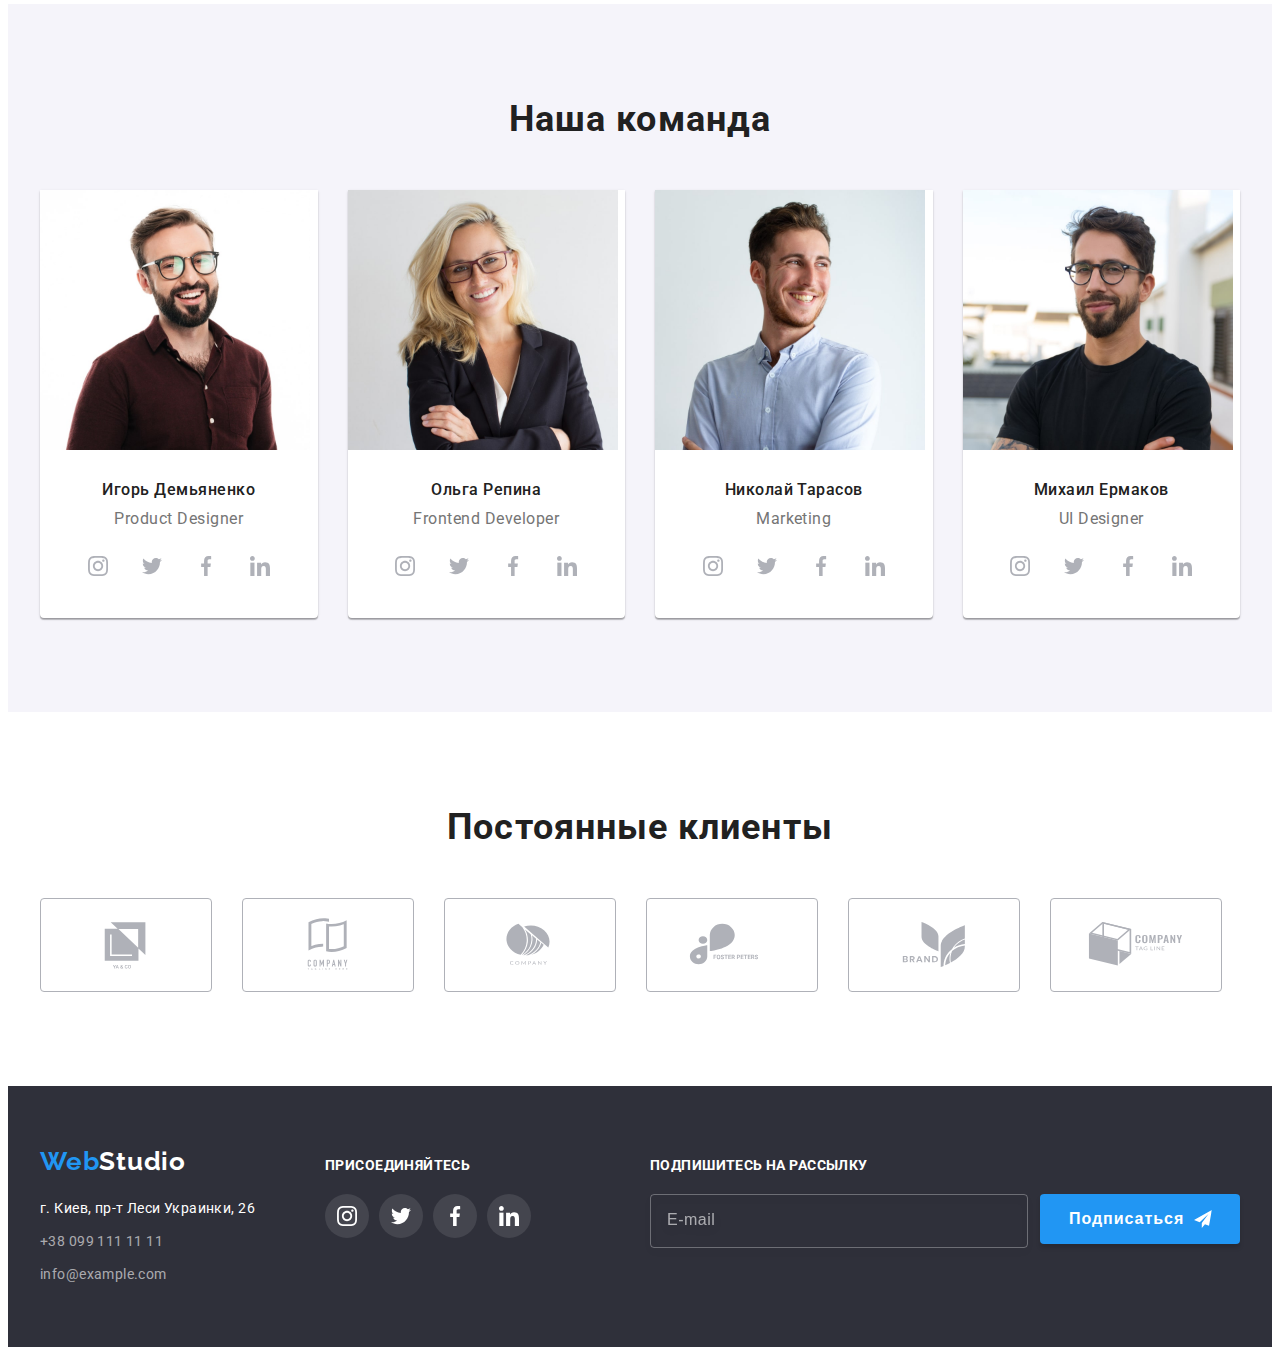
==== commit d9519b07: "Correction HW from Mentor" ====
--- a/index.html
+++ b/index.html
@@ -327,7 +327,7 @@
                     
                     <span class="contact-form-input-wrapper">
                         <input class="contact-form-input" type="tel" name="user-phone-number" required pattern="[0-9]{3}-[0-9]{3}-[0-9]{2}-[0-9]{2}" title="xxx-xxx-xx-xx">
-                        <svg class="contact-form-icon" width="18" height="18" ><use href="./img/icons.svg#icon-phone-modal"></use></svg>    
+                        <svg class="contact-form-icon" width="18" height="18" ><use href="./img/policy-icon/icon-check.svg"></use></svg>    
                     </span>
                     </label>
                     
@@ -339,7 +339,7 @@
                     </span>
                     </label>
                     
-                    <label>
+                    <label class="contact-form-field-comment">
                         <span class="contact-form-field-key">Комментарий</span>
                         <textarea class="contact-form-comment" name="user-comment" placeholder="Введите текст"></textarea>    
                     </label>
--- a/css/styles.css
+++ b/css/styles.css
@@ -672,6 +672,7 @@
 cursor: pointer;
 padding-right: 28px;
 padding-left: 29px;
+border: transparent;
 }
 
 .btn-title {
@@ -755,7 +756,7 @@
     padding: 0;
     border: 1px solid rgba(0, 0, 0, 0.1);
     cursor: pointer;
-}
+    }
 
 
 .modal-close-button-icon {
@@ -824,9 +825,14 @@
 margin-bottom: 4px;;
 }
 
+.contact-form-field-comment {
+    display: block;
+    margin-bottom: 20px
+}
+
 .contact-form-field {
     display: block;
-    padding-bottom: 10px;
+    margin-bottom: 10px;
 }
 
 .contact-form-comment {border: 1px solid rgba(33, 33, 33, 0.2);
@@ -835,7 +841,6 @@
 height: 120px;
 resize: none;
 padding: 12px 16px;
-margin-bottom: 20px;
 transition: border-color 250ms cubic-bezier(0.4, 0, 0.2, 1);
 }
 
@@ -871,6 +876,7 @@
 
 .contact-form-checkbox-label {
 display: flex;
+justify-content: center;
 align-items: center;
 font-weight: 400;
 font-size: 14px;
@@ -886,7 +892,7 @@
 width: 16px;
 height: 15px;
 border-radius: 2px;
-border: 1px solid #212121;;
+border: 2px solid #212121;;
 cursor: pointer;
 margin-right: 10px;
 }
